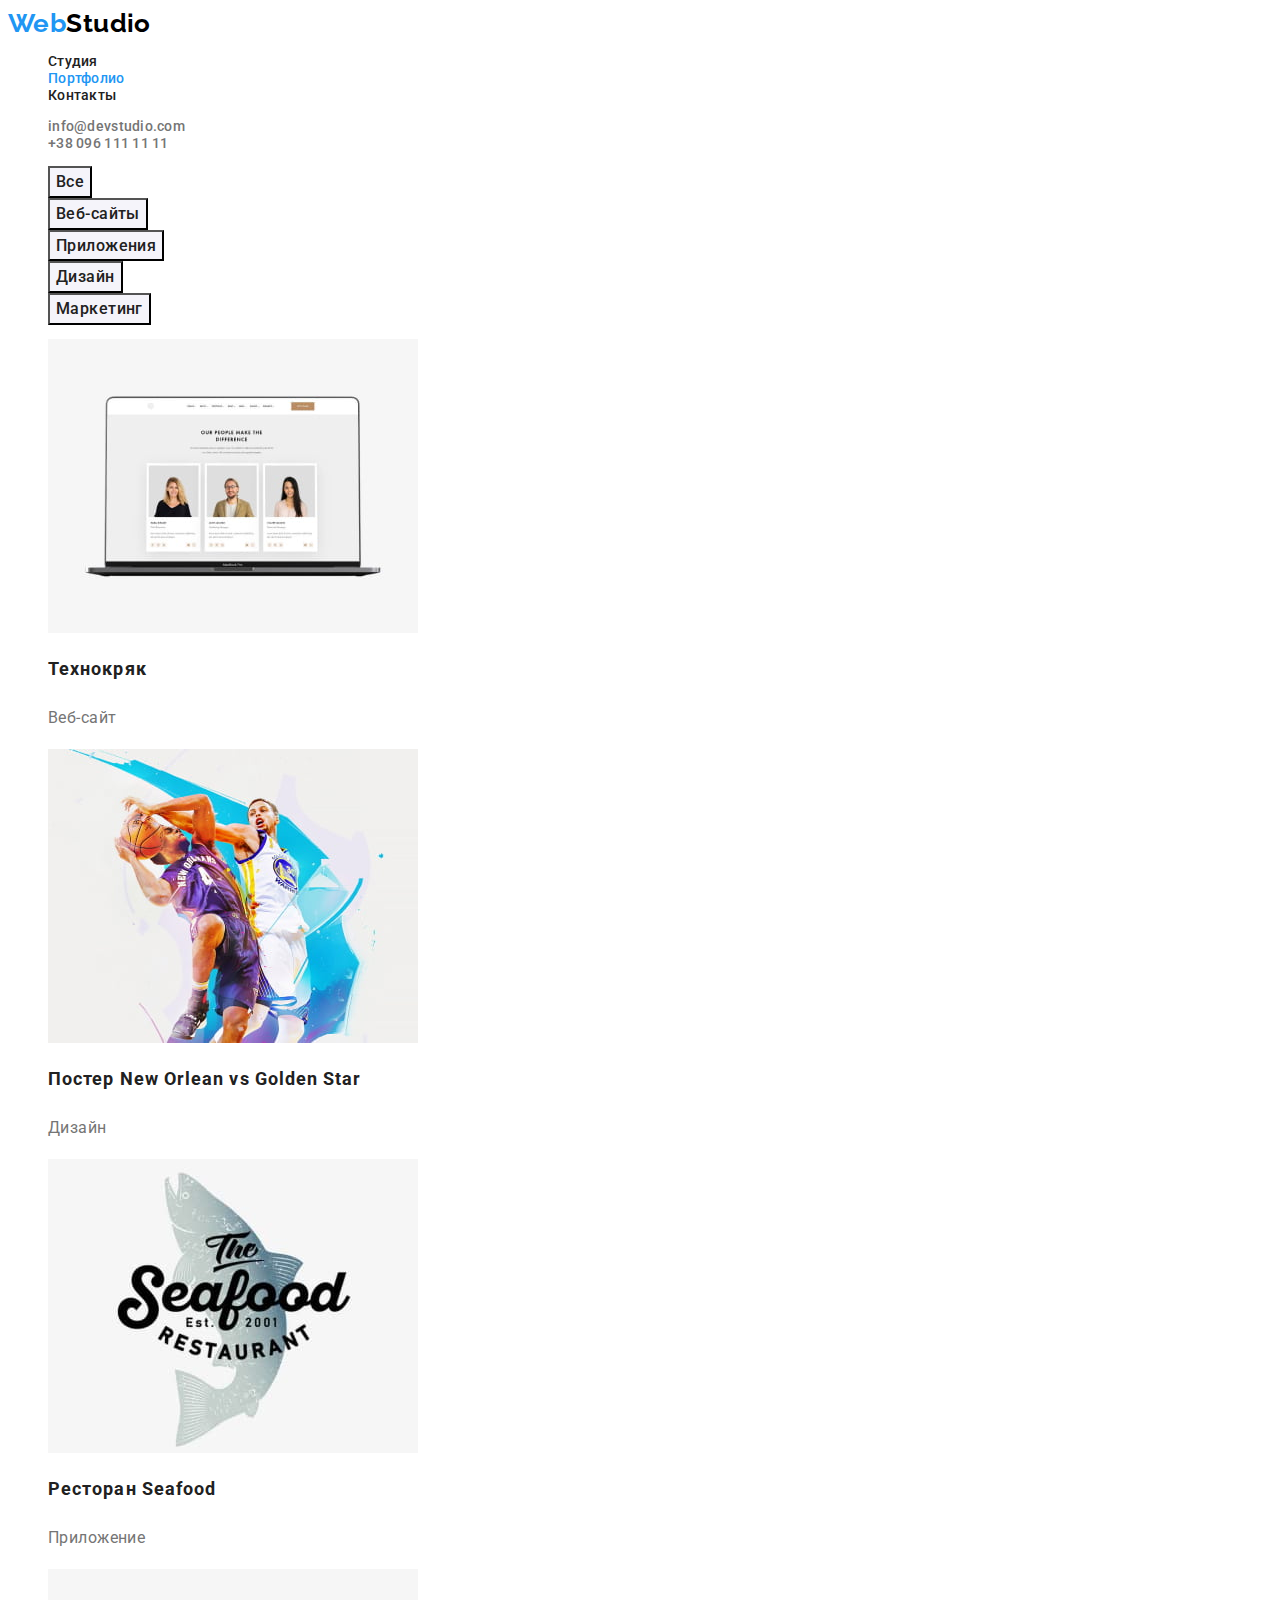
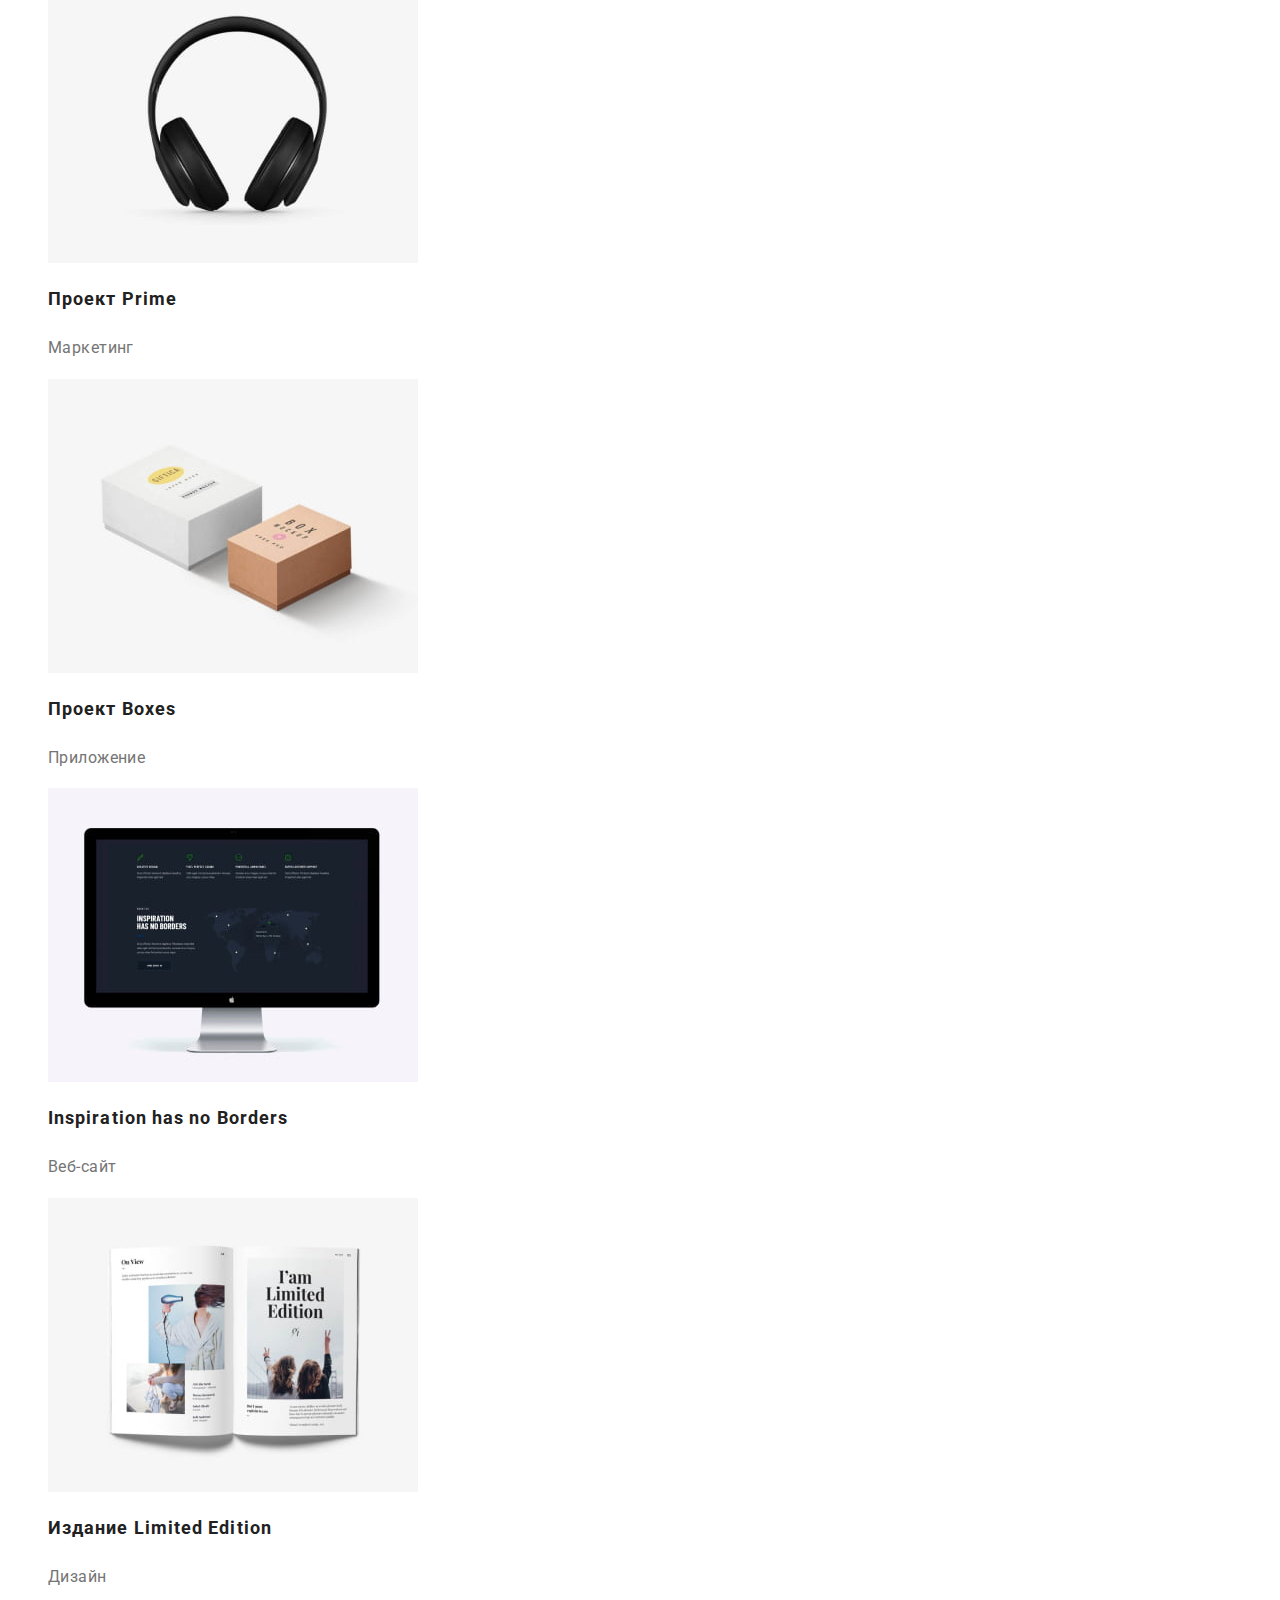
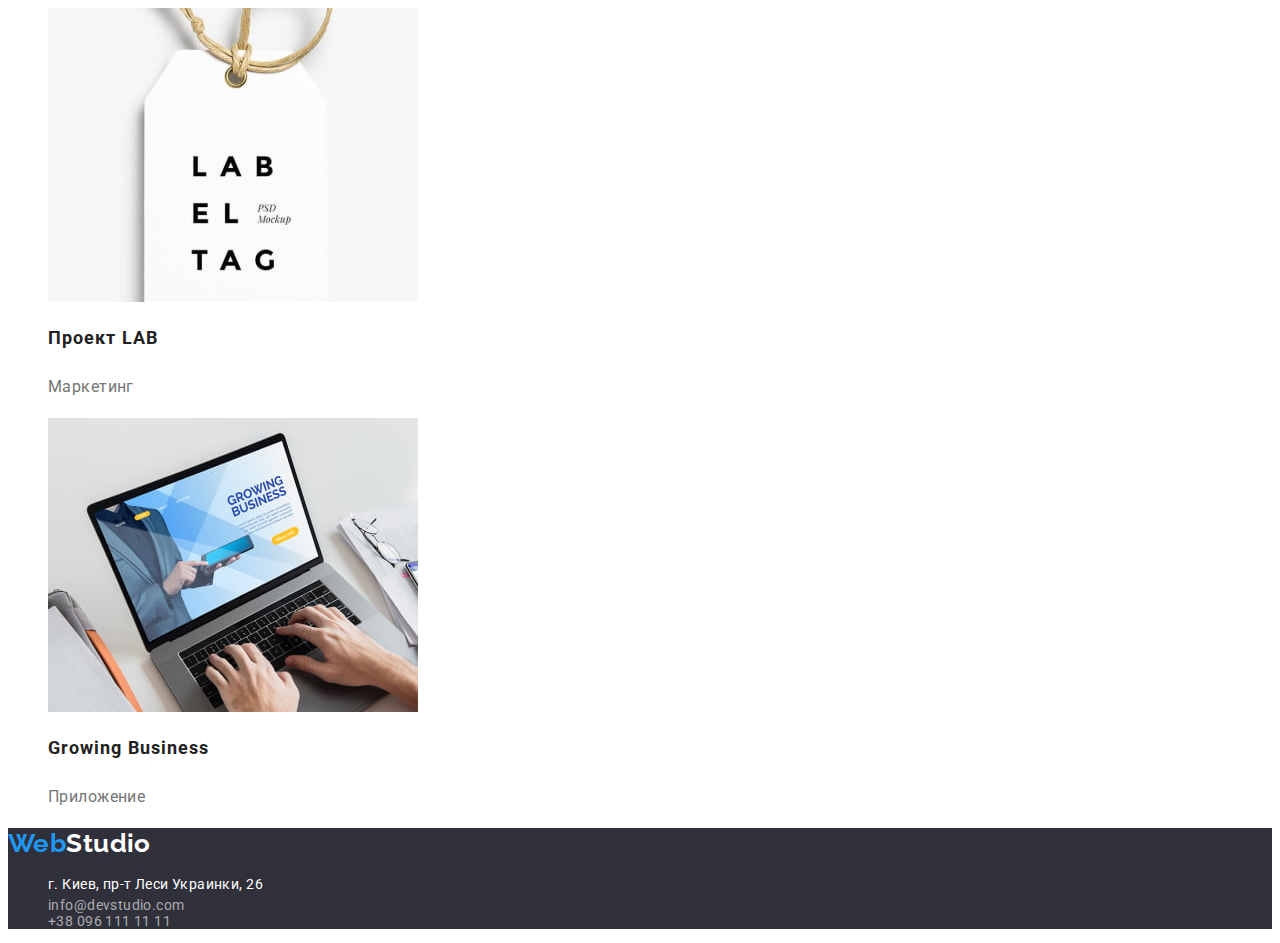
==== portfolio.html @ 53e7a14e "добавляет файлы репо2" ====
<!DOCTYPE html>
<html lang="ru">

<head>
    <meta charset="UTF-8">
    <meta http-equiv="X-UA-Compatible" content="IE=edge">
    <meta name="viewport" content="width=device-width, initial-scale=1.0">
    <title>Студия</title>
    <link
        href="https://fonts.googleapis.com/css2?family=Raleway:wght@700&family=Roboto:wght@400;500;700;900&display=swap"
        rel="stylesheet">
    <link rel="stylesheet" href="./css/styles.css">
</head>

<body>
    <header class="page-header">
        <nav>
            <a href="./index.html" lang="en" class="logo"><span class="blue-text">Web</span>Studio</a>
            <ul class="site-nav list">
                <li><a href="./index.html" class="site-nav-link">Студия</a></li>
                <li><a href="./portfolio.html" class="site-nav-link current">Портфолио</a></li>
                <li><a href="#Contacts" class="site-nav-link">Контакты</a></li>
            </ul>
        </nav>
        <ul class="contacts list">
            <li><a href="mailto:info@devstudio.com" class="contacts-link">info@devstudio.com</a></li>
            <li><a href="tel:+380961111111" class="contacts-link">+38 096 111 11 11</a></li>
        </ul>
    </header>
    <main>
        <section>
            <h1 class="section-title-hidden">Примеры работ</h1>
                <!--кнопки фильтра-->                  
                <ul class="list">
                    <li><button type="button" class="secondary-button">Все</button></li>
                    <li><button type="button" class="secondary-button">Веб-сайты</button></li>
                    <li><button type="button" class="secondary-button">Приложения</button></li>
                    <li><button type="button" class="secondary-button">Дизайн</button></li>
                    <li><button type="button" class="secondary-button">Маркетинг</button></li>
                </ul>
                <!--примеры работ-->
                <ul class="portfolio list">
                    <li>
                        <a href="#" class="link">
                            <img src="./images/img-1.jpg" alt="изображение веб-сайта на ноутбуке" width="370">
                            <h2 class="portfolio-title">Технокряк</h2>
                            <p class="portfolio-text">Веб-сайт</p>
                        </a>                    
                    </li>
                    <li>
                        <a href="#" class="link">
                            <img src="./images/img-2.jpg" alt="постер баскетбольной игры" width="370">
                            <h2 class="portfolio-title">Постер New Orlean vs Golden Star</h2>
                            <p class="portfolio-text">Дизайн</p>
                        </a>                    
                    </li>
                    <li>
                        <a href="#" class="link">
                            <img src="./images/img-3.jpg" alt="логотип ресторана" width="370">
                            <h2 class="portfolio-title">Ресторан Seafood</h2>                            
                            <p class="portfolio-text">Приложение</p>
                        </a>                    
                    </li>
                    <li>
                        <a href="#" class="link">
                            <img src="./images/img-4.jpg" alt="наушники" width="370">
                            <h2 class="portfolio-title">Проект Prime</h2>                            
                            <p class="portfolio-text">Маркетинг</p>
                        </a>                    
                    </li>
                    <li>
                        <a href="#" class="link">
                            <img src="./images/img-5.jpg" alt="две коробки" width="370">
                            <h2 class="portfolio-title">Проект Boxes</h2>                            
                            <p class="portfolio-text">Приложение</p>
                        </a>                    
                    </li>
                    <li>
                        <a href="#" class="link">
                            <img src="./images/img-6.jpg" alt="монитор с изображением карты мира" width="370">
                            <h2 class="portfolio-title">Inspiration has no Borders</h2>                            
                            <p class="portfolio-text">Веб-сайт</p>
                        </a>                    
                    </li>
                    <li>
                        <a href="#" class="link">
                            <img src="./images/img-7.jpg" alt="разворот журнала" width="370">
                            <h2 class="portfolio-title">Издание Limited Edition</h2>                            
                            <p class="portfolio-text">Дизайн</p>  
                        </a>
                    </li>
                    <li>
                        <a href="#" class="link">
                            <img src="./images/img-8.jpg" alt="ярлык" width="370">
                            <h2 class="portfolio-title">Проект LAB</h2>                            
                            <p class="portfolio-text">Маркетинг</p>
                        </a>
                    </li>
                    <li>
                        <a href="#" class="link">
                            <img src="./images/img-9.jpg" alt="набор текста на ноутбуке" width="370">
                            <h2 class="portfolio-title">Growing Business</h2>                            
                            <p class="portfolio-text">Приложение</p>
                        </a>                    
                    </li>                
                </ul>    
        </section>
    </main>
    <footer class="footer">
        <!--контакты-->
        <a href="./index.html" lang="en" class="logo"><span class="blue-text">Web</span>Studio</a>
    
        <address id="Contacts">
            <ul class="address list">
                <li><a href="https://goo.gl/maps/b3q8vhkXb4Vkdcpe6" class="address-link">г. Киев, пр-т Леси Украинки, 26</a></li>
                <li><a href="mailto:info@devstudio.com" class="footer-link">info@devstudio.com</a></li>
                <li><a href="tel:+380961111111" class="footer-link">+38 096 111 11 11</a></li>
            </ul>
        </address>
    </footer>

</body>

</html>
---- css/styles.css ----
:root {
  --primary-text-color: #757575;
  --title-text-color: #212121;
  --black-text-color: #000000;
  --white-text-color: #ffffff;
  --contacts-footer-color: rgba(255, 255, 255, 0.6);
  --accent-color: #2196f3;
  --primary-bg-color: #ffffff;
  --secondary-bg-color: #f5f4fa;
  --footer-hero-bg-color: #2f303a;
  --focus-hover-color: #188ce8;
}

body {
  background-color: var(--primary-bg-color);
  color: var(--primary-text-color);
  font-size: 14px;
  font-weight: 400;
  font-family: Roboto, Arial, sans-serif;
  letter-spacing: 0.03em;
}

.list {
  list-style: none;
}

.link {
  text-decoration: none;
}

/* logo */
.logo {
  color: var(--black-text-color);

  font-family: Raleway, sans-serif;
  font-weight: 700;
  font-size: 26px;
  line-height: 1.19;
  text-decoration: none;
}

.logo:focus,
.logo:hover {
  color: var(--accent-color);
}
.blue-text {
  color: var(--accent-color);
}

/* site-nav */
.site-nav-link {
  color: var(--title-text-color);

  text-decoration: none;
  font-weight: 500;
  line-height: 1.14;
  letter-spacing: 0.02em;
}

.site-nav-link:hover,
.site-nav-link:focus {
  color: var(--accent-color);
}

.site-nav .current {
  color: var(--accent-color);
}

/* contacts */
.contacts-link {
  color: var(--primary-text-color);

  text-decoration: none;
  font-weight: 500;
  line-height: 1.14;
  letter-spacing: 0.02em;
}

.contacts-link:hover,
.contacts-link:focus {
  color: var(--accent-color);
}

/* hero */
.hero {
  background-color: var(--footer-hero-bg-color);
}
.hero-title {
  color: var(--white-text-color);

  font-size: 44px;
  line-height: 1.36;
  text-align: center;
  letter-spacing: 0.06em;
  text-transform: uppercase;
}

/* button */
.primary-button {
  color: var(--white-text-color);
  background-color: var(--accent-color);

  font-family: inherit;
  font-weight: 700;
  font-size: 16px;
  line-height: 1.87;
  letter-spacing: 0.06em;
}

.primary-button:hover,
.primary-button:focus {
  background-color: var(--focus-hover-color);
}

.secondary-button {
  color: var(--title-text-color);
  background-color: var(--secondary-bg-color);

  font-family: inherit;
  font-weight: 500;
  font-size: 16px;
  line-height: 1.62;
  letter-spacing: inherit;
}

.secondary-button:hover,
.secondary-button:focus {
  color: var(--white-text-color);
  background-color: var(--accent-color);
}

/* sections */
.section-title-hidden {
  display: none;
}

.feature-title {
  color: var(--title-text-color);

  font-weight: 700;
  line-height: 1.14;
  text-transform: uppercase;
}

.feature-text {
  line-height: 1.71;
}

.section-title {
  color: var(--title-text-color);
  font-weight: 700;
  font-size: 36px;
  line-height: 1.17;
  text-align: center;
}

/* team */
.team {
  background-color: var(--secondary-bg-color);
}

.member-card {
  background-color: var(--primary-bg-color);
}
.member-name {
  color: var(--title-text-color);
  font-weight: 500;
  font-size: 16px;
  line-height: 1.19;
}

.member-profession {
  font-size: 16px;
  line-height: 1.19;
}

/* portfolio */

.portfolio .portfolio-title {
  color: var(--title-text-color);

  font-weight: 700;
  font-size: 18px;
  line-height: 2;
  letter-spacing: 0.06em;
}

.portfolio .portfolio-text {
  color: var(--primary-text-color);
  font-size: 16px;
  line-height: 1.87;
}

/* .portfolio:hover,
.portfolio:focus {
  background-color: var(--accent-color);
} */

/* footer */
.footer {
  background-color: var(--footer-hero-bg-color);
}

.footer .logo {
  color: var(--white-text-color);
}

.footer .logo:focus,
.footer .logo:hover {
  color: var(--accent-color);
}

.address-link {
  font-style: normal;
  text-decoration: none;
  line-height: 1.71;
  color: var(--white-text-color);
}

.address-link:hover,
.address-link:focus,
.footer-link:hover,
.footer-link:focus {
  color: var(--accent-color);
}

.footer-link {
  font-style: normal;
  text-decoration: none;
  color: var(--contacts-footer-color);
}
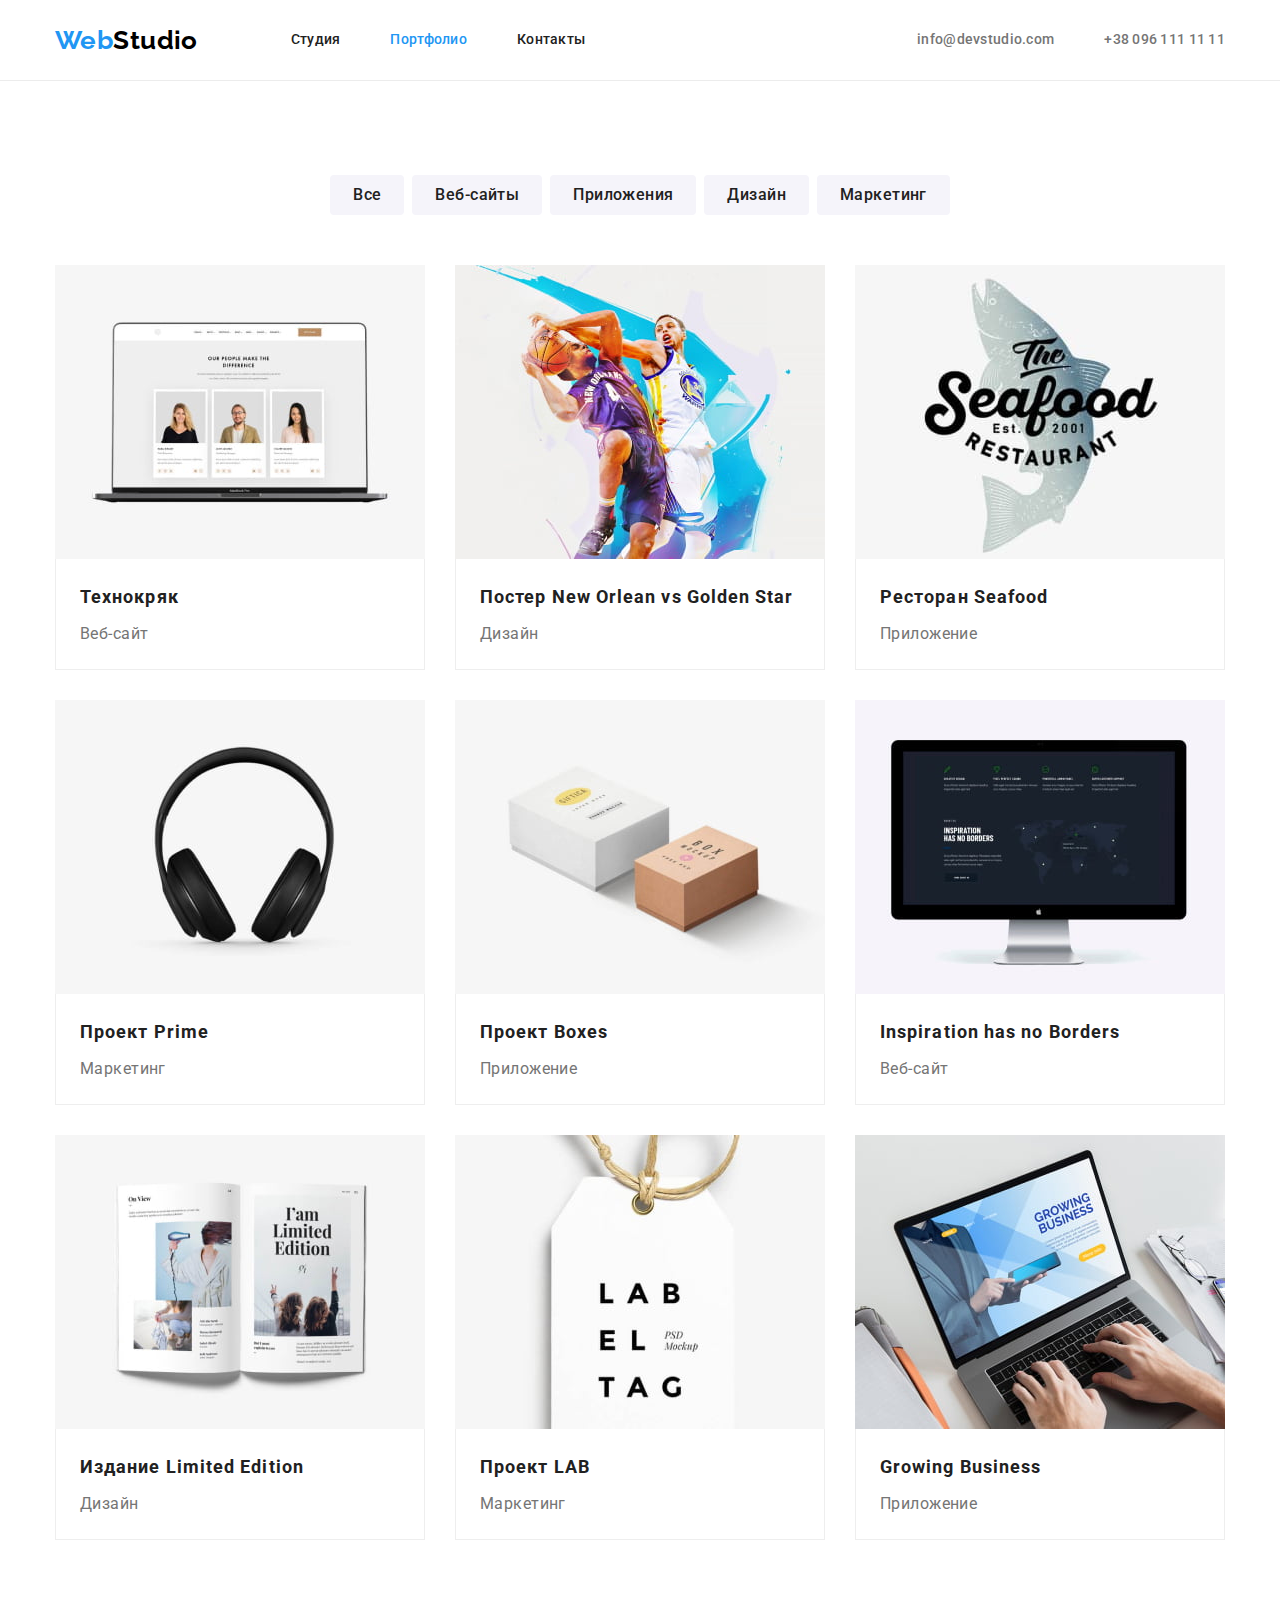
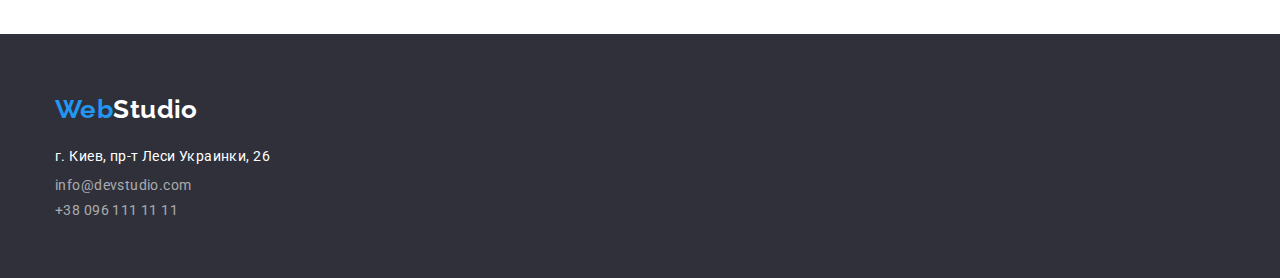
==== commit d100275e: "добавляет геометрию и флексы" ====
--- a/portfolio.html
+++ b/portfolio.html
@@ -13,111 +13,163 @@
 </head>
 
 <body>
-    <header class="page-header">
-        <nav>
-            <a href="./index.html" lang="en" class="logo"><span class="blue-text">Web</span>Studio</a>
-            <ul class="site-nav list">
-                <li><a href="./index.html" class="site-nav-link">Студия</a></li>
-                <li><a href="./portfolio.html" class="site-nav-link current">Портфолио</a></li>
-                <li><a href="#Contacts" class="site-nav-link">Контакты</a></li>
-            </ul>
-        </nav>
-        <ul class="contacts list">
-            <li><a href="mailto:info@devstudio.com" class="contacts-link">info@devstudio.com</a></li>
-            <li><a href="tel:+380961111111" class="contacts-link">+38 096 111 11 11</a></li>
-        </ul>
-    </header>
-    <main>
-        <section>
-            <h1 class="section-title-hidden">Примеры работ</h1>
-                <!--кнопки фильтра-->                  
-                <ul class="list">
-                    <li><button type="button" class="secondary-button">Все</button></li>
-                    <li><button type="button" class="secondary-button">Веб-сайты</button></li>
-                    <li><button type="button" class="secondary-button">Приложения</button></li>
-                    <li><button type="button" class="secondary-button">Дизайн</button></li>
-                    <li><button type="button" class="secondary-button">Маркетинг</button></li>
+        <header class="page-header">
+            <div class="container">
+                <nav class="page-header-nav">
+                    <div class="nav-logo">
+                        <a href="./index.html" lang="en" class="logo"><span class="blue-text">Web</span>Studio</a>
+                    </div>
+                    <ul class="site-nav list">
+                        <li class="site-nav-item"><a href="./index.html" class="site-nav-link">Студия</a></li>
+                        <li class="site-nav-item"><a href="./portfolio.html" class="site-nav-link current">Портфолио</a></li>
+                        <li class="site-nav-item"><a href="#Contacts" class="site-nav-link">Контакты</a></li>
+                    </ul>
+                </nav>
+                <ul class="contacts list">
+                    <li class="contacts-item"><a href="mailto:info@devstudio.com" class="contacts-link">info@devstudio.com</a>
+                    </li>
+                    <li class="contacts-item"><a href="tel:+380961111111" class="contacts-link">+38 096 111 11 11</a></li>
                 </ul>
-                <!--примеры работ-->
-                <ul class="portfolio list">
-                    <li>
-                        <a href="#" class="link">
-                            <img src="./images/img-1.jpg" alt="изображение веб-сайта на ноутбуке" width="370">
-                            <h2 class="portfolio-title">Технокряк</h2>
-                            <p class="portfolio-text">Веб-сайт</p>
-                        </a>                    
-                    </li>
-                    <li>
-                        <a href="#" class="link">
-                            <img src="./images/img-2.jpg" alt="постер баскетбольной игры" width="370">
-                            <h2 class="portfolio-title">Постер New Orlean vs Golden Star</h2>
-                            <p class="portfolio-text">Дизайн</p>
-                        </a>                    
-                    </li>
-                    <li>
-                        <a href="#" class="link">
-                            <img src="./images/img-3.jpg" alt="логотип ресторана" width="370">
-                            <h2 class="portfolio-title">Ресторан Seafood</h2>                            
-                            <p class="portfolio-text">Приложение</p>
-                        </a>                    
-                    </li>
-                    <li>
-                        <a href="#" class="link">
-                            <img src="./images/img-4.jpg" alt="наушники" width="370">
-                            <h2 class="portfolio-title">Проект Prime</h2>                            
-                            <p class="portfolio-text">Маркетинг</p>
-                        </a>                    
-                    </li>
-                    <li>
-                        <a href="#" class="link">
-                            <img src="./images/img-5.jpg" alt="две коробки" width="370">
-                            <h2 class="portfolio-title">Проект Boxes</h2>                            
-                            <p class="portfolio-text">Приложение</p>
-                        </a>                    
-                    </li>
-                    <li>
-                        <a href="#" class="link">
-                            <img src="./images/img-6.jpg" alt="монитор с изображением карты мира" width="370">
-                            <h2 class="portfolio-title">Inspiration has no Borders</h2>                            
-                            <p class="portfolio-text">Веб-сайт</p>
-                        </a>                    
-                    </li>
-                    <li>
-                        <a href="#" class="link">
-                            <img src="./images/img-7.jpg" alt="разворот журнала" width="370">
-                            <h2 class="portfolio-title">Издание Limited Edition</h2>                            
-                            <p class="portfolio-text">Дизайн</p>  
-                        </a>
-                    </li>
-                    <li>
-                        <a href="#" class="link">
-                            <img src="./images/img-8.jpg" alt="ярлык" width="370">
-                            <h2 class="portfolio-title">Проект LAB</h2>                            
-                            <p class="portfolio-text">Маркетинг</p>
-                        </a>
-                    </li>
-                    <li>
-                        <a href="#" class="link">
-                            <img src="./images/img-9.jpg" alt="набор текста на ноутбуке" width="370">
-                            <h2 class="portfolio-title">Growing Business</h2>                            
-                            <p class="portfolio-text">Приложение</p>
-                        </a>                    
-                    </li>                
-                </ul>    
-        </section>
-    </main>
-    <footer class="footer">
-        <!--контакты-->
-        <a href="./index.html" lang="en" class="logo"><span class="blue-text">Web</span>Studio</a>
+            </div>
+        
+        </header>
     
-        <address id="Contacts">
-            <ul class="address list">
-                <li><a href="https://goo.gl/maps/b3q8vhkXb4Vkdcpe6" class="address-link">г. Киев, пр-т Леси Украинки, 26</a></li>
-                <li><a href="mailto:info@devstudio.com" class="footer-link">info@devstudio.com</a></li>
-                <li><a href="tel:+380961111111" class="footer-link">+38 096 111 11 11</a></li>
-            </ul>
-        </address>
-    </footer>
+        <main>
+            <section class="section">
+                <div class="container">
+                    <h1 class="section-title-hidden">Примеры работ</h1>
+                    <!--кнопки фильтра-->
+                    <ul class="filter-list list">
+                        <li class="filter-list-item"><button type="button" class="secondary-button">Все</button></li>
+                        <li class="filter-list-item"><button type="button" class="secondary-button">Веб-сайты</button></li>
+                        <li class="filter-list-item"><button type="button" class="secondary-button">Приложения</button></li>
+                        <li class="filter-list-item"><button type="button" class="secondary-button">Дизайн</button></li>
+                        <li class="filter-list-item"><button type="button" class="secondary-button">Маркетинг</button></li>
+                    </ul>
+                    <!--примеры работ-->
+                    <ul class="portfolio list">
+                        <li class="portfolio-list-item">
+                            <a href="#" class="link">
+                                <div class="portfolio-list-item-img">
+                                    <img src="./images/img-1.jpg" alt="изображение веб-сайта на ноутбуке" width="370" class="portfolio-image">
+                                </div> 
+                                <div class="portfolio-list-item-sign">
+                                    <h2 class="portfolio-title">Технокряк</h2>
+                                    <p class="portfolio-text">Веб-сайт</p>
+                                </div>
+                            </a>
+                        </li>
+                        <li class="portfolio-list-item">
+                            <a href="#" class="link">
+                                <div class="portfolio-list-item-img">
+                                    <img src="./images/img-2.jpg" alt="постер баскетбольной игры" width="370" class="portfolio-image">
+                                </div>
+                                <div class="portfolio-list-item-sign">
+                                    <h2 class="portfolio-title">Постер New Orlean vs Golden Star</h2>
+                                    <p class="portfolio-text">Дизайн</p>
+                                </div>                            
+                            </a>
+                        </li>
+                        <li class="portfolio-list-item">
+                            <a href="#" class="link">
+                                <div class="portfolio-list-item-img">
+                                    <img src="./images/img-3.jpg" alt="логотип ресторана" width="370" class="portfolio-image">
+                                </div>
+                                <div class="portfolio-list-item-sign">
+                                    <h2 class="portfolio-title">Ресторан Seafood</h2>
+                                    <p class="portfolio-text">Приложение</p>
+                                </div>                            
+                            </a>
+                        </li>
+                        <li class="portfolio-list-item">
+                            <a href="#" class="link">
+                                <div class="portfolio-list-item-img">
+                                    <img src="./images/img-4.jpg" alt="наушники" width="370" class="portfolio-image">
+                                </div>
+                                <div class="portfolio-list-item-sign">
+                                    <h2 class="portfolio-title">Проект Prime</h2>
+                                    <p class="portfolio-text">Маркетинг</p>
+                                </div>                            
+                            </a>
+                        </li>
+                        <li class="portfolio-list-item">
+                            <a href="#" class="link">
+                                <div class="portfolio-list-item-img">
+                                    <img src="./images/img-5.jpg" alt="две коробки" width="370" class="portfolio-image">
+                                </div>
+                                <div class="portfolio-list-item-sign">
+                                    <h2 class="portfolio-title">Проект Boxes</h2>
+                                    <p class="portfolio-text">Приложение</p>
+                                </div>  
+                            </a>
+                        </li>
+                        <li class="portfolio-list-item">
+                            <a href="#" class="link">
+                                <div class="portfolio-list-item-img">
+                                    <img src="./images/img-6.jpg" alt="монитор с изображением карты мира" width="370" class="portfolio-image">
+                                </div>
+                                <div class="portfolio-list-item-sign">
+                                    <h2 class="portfolio-title">Inspiration has no Borders</h2>
+                                    <p class="portfolio-text">Веб-сайт</p>
+                                </div>                            
+                            </a>
+                        </li>
+                        <li class="portfolio-list-item">
+                            <a href="#" class="link">
+                                <div class="portfolio-list-item-img">
+                                    <img src="./images/img-7.jpg" alt="разворот журнала" width="370" class="portfolio-image">
+                                </div>
+                                <div class="portfolio-list-item-sign">
+                                    <h2 class="portfolio-title">Издание Limited Edition</h2>
+                                    <p class="portfolio-text">Дизайн</p>
+                                </div>                            
+                            </a>
+                        </li>
+                        <li class="portfolio-list-item">
+                            <a href="#" class="link">
+                                <div class="portfolio-list-item-img">
+                                    <img src="./images/img-8.jpg" alt="ярлык" width="370" class="portfolio-image">
+                                </div>
+                                <div class="portfolio-list-item-sign">
+                                    <h2 class="portfolio-title">Проект LAB</h2>
+                                    <p class="portfolio-text">Маркетинг</p>
+                                </div>                            
+                            </a>
+                        </li>
+                        <li class="portfolio-list-item">
+                            <a href="#" class="link">
+                                <div class="portfolio-list-item-img">
+                                    <img src="./images/img-9.jpg" alt="набор текста на ноутбуке" width="370" class="portfolio-image">
+                                </div>
+                                <div class="portfolio-list-item-sign">
+                                    <h2 class="portfolio-title">Growing Business</h2>
+                                    <p class="portfolio-text">Приложение</p>
+                                </div>                            
+                            </a>
+                        </li>
+                    </ul>
+                </div>
+                
+            </section>
+        </main>
+        <footer class="footer">
+            <div class="container">
+                <!--контакты-->
+                <div class="footer-logo">
+                    <a href="./index.html" lang="en" class="logo"><span class="blue-text">Web</span>Studio</a>
+                </div>
+                <address id="Contacts">
+                    <ul class="address list">
+                        <li class="address-list-item"><a href="https://goo.gl/maps/b3q8vhkXb4Vkdcpe6" class="address-link">г. Киев, пр-т Леси Украинки, 26</a></li>
+                        <li class="address-list-item"><a href="mailto:info@devstudio.com" class="footer-link">info@devstudio.com</a></li>
+                        <li class="address-list-item"><a href="tel:+380961111111" class="footer-link">+38 096 111 11 11</a></li>
+                    </ul>
+                </address>
+            </div>
+            
+        </footer>
+    
+    
 
 </body>
 
--- a/css/styles.css
+++ b/css/styles.css
@@ -1,3 +1,13 @@
+html {
+  box-sizing: border-box;
+}
+
+*,
+*::before,
+*::after {
+  box-sizing: inherit;
+}
+
 :root {
   --primary-text-color: #757575;
   --title-text-color: #212121;
@@ -12,6 +22,7 @@
 }
 
 body {
+  margin: 0;
   background-color: var(--primary-bg-color);
   color: var(--primary-text-color);
   font-size: 14px;
@@ -20,6 +31,17 @@
   letter-spacing: 0.03em;
 }
 
+h1,
+h2,
+h3,
+h4,
+h5,
+h6,
+ul,
+p {
+  margin: 0;
+  padding: 0;
+}
 .list {
   list-style: none;
 }
@@ -28,8 +50,40 @@
   text-decoration: none;
 }
 
+.container {
+  width: 1200px;
+  padding-left: 15px;
+  padding-right: 15px;
+  margin-left: auto;
+  margin-right: auto;
+  /* outline: 2px solid red; */
+}
+
+.page-header {
+  border-bottom: 1px solid #ececec;
+}
+
+.page-header .container {
+  display: flex;
+
+  /* outline: 2px solid teal; */
+}
+.page-header-nav,
+.site-nav.list,
+.contacts.list {
+  display: flex;
+  align-items: center;
+}
+
 /* logo */
+.nav-logo {
+  margin-right: 93px;
+}
+
 .logo {
+  /* background-color: yellow;
+  outline: 1px solid var(--black-text-color); */
+
   color: var(--black-text-color);
 
   font-family: Raleway, sans-serif;
@@ -48,7 +102,21 @@
 }
 
 /* site-nav */
+
+/* .site-nav .site-nav-link {
+  background-color: yellow;
+  outline: 1px solid var(--black-text-color);
+  margin-right: 50px;
+} */
+
 .site-nav-link {
+  display: block;
+  padding-top: 32px;
+  padding-bottom: 32px;
+
+  /* background-color: yellow;
+  outline: 1px solid var(--black-text-color); */
+
   color: var(--title-text-color);
 
   text-decoration: none;
@@ -57,6 +125,10 @@
   letter-spacing: 0.02em;
 }
 
+.site-nav .site-nav-item:not(:last-child) {
+  margin-right: 50px;
+}
+
 .site-nav-link:hover,
 .site-nav-link:focus {
   color: var(--accent-color);
@@ -68,6 +140,13 @@
 
 /* contacts */
 .contacts-link {
+  display: block;
+  padding-top: 32px;
+  padding-bottom: 32px;
+
+  /* background-color: yellow;
+  outline: 1px solid var(--black-text-color); */
+
   color: var(--primary-text-color);
 
   text-decoration: none;
@@ -76,6 +155,21 @@
   letter-spacing: 0.02em;
 }
 
+.contacts.list {
+  margin-left: auto;
+}
+
+.contacts-item {
+  margin-right: 50px;
+}
+.contacts .contacts-item:last-child {
+  margin-right: 0;
+}
+
+/* альтернатива */
+/* .contacts .contacts-item:not(:last-child){
+  margin-right: 50px; */
+
 .contacts-link:hover,
 .contacts-link:focus {
   color: var(--accent-color);
@@ -84,19 +178,31 @@
 /* hero */
 .hero {
   background-color: var(--footer-hero-bg-color);
+  text-align: center;
 }
 .hero-title {
+  width: 696px;
+  height: 120px;
+  margin: auto;
+  margin-bottom: 30px;
+
   color: var(--white-text-color);
 
   font-size: 44px;
   line-height: 1.36;
-  text-align: center;
   letter-spacing: 0.06em;
   text-transform: uppercase;
 }
 
 /* button */
 .primary-button {
+  display: inline-block;
+  min-width: 200px;
+  /* height: 50px; */
+  border-radius: 4px;
+  border: 1px solid transparent;
+  padding: 10px 32px;
+
   color: var(--white-text-color);
   background-color: var(--accent-color);
 
@@ -113,6 +219,11 @@
 }
 
 .secondary-button {
+  display: inline-block;
+  border-radius: 4px;
+  border: 1px solid transparent;
+  padding: 6px 22px;
+
   color: var(--title-text-color);
   background-color: var(--secondary-bg-color);
 
@@ -134,7 +245,32 @@
   display: none;
 }
 
+.section {
+  padding-top: 94px;
+  padding-bottom: 94px;
+}
+
+/* features */
+
+.feature-list {
+  display: flex;
+
+  /* outline:2px solid teal; */
+}
+
+.feature-list-item {
+  width: 270px;
+
+  /* background-color: yellow;
+  outline: 1px solid var(--black-text-color); */
+}
+
+.feature-list .feature-list-item:not(:last-child) {
+  margin-right: 30px;
+}
+
 .feature-title {
+  margin-bottom: 10px;
   color: var(--title-text-color);
 
   font-weight: 700;
@@ -146,7 +282,22 @@
   line-height: 1.71;
 }
 
+/* works */
+
+.work-list {
+  display: flex;
+}
+
+.work-list .work-list-item:not(:last-child) {
+  margin-right: 30px;
+}
+
+.work .section-title {
+  margin-top: -94px;
+}
 .section-title {
+  margin-bottom: 50px;
+
   color: var(--title-text-color);
   font-weight: 700;
   font-size: 36px;
@@ -159,10 +310,24 @@
   background-color: var(--secondary-bg-color);
 }
 
+.team-list {
+  display: flex;
+}
+
+.team-list .member-card:not(:last-child) {
+  margin-right: 30px;
+}
 .member-card {
   background-color: var(--primary-bg-color);
+  box-shadow: 0px 1px 3px rgba(0, 0, 0, 0.12), 0px 1px 1px rgba(0, 0, 0, 0.14),
+    0px 2px 1px rgba(0, 0, 0, 0.2);
+  border-radius: 0px 0px 4px 4px;
+  text-align: center;
 }
 .member-name {
+  margin-top: 30px;
+  margin-bottom: 10px;
+
   color: var(--title-text-color);
   font-weight: 500;
   font-size: 16px;
@@ -170,13 +335,71 @@
 }
 
 .member-profession {
+  margin-bottom: 30px;
+
   font-size: 16px;
   line-height: 1.19;
 }
 
+/* filters */
+.filter-list {
+  display: flex;
+  justify-content: center;
+  margin-bottom: 50px;
+}
+
+.filter-list .filter-list-item:not(:last-child) {
+  margin-right: 8px;
+}
+
 /* portfolio */
 
+.portfolio {
+  display: flex;
+  flex-wrap: wrap;
+}
+
+.portfolio-list-item {
+  width: 370px;
+  margin-right: 30px;
+  margin-bottom: 30px;
+}
+
+/* альтернатива */
+
+/* .portfolio .portfolio-list-item {
+  width: 33.3333%;
+  margin-right: 30px;
+  margin-bottom: 30px;
+  flex-basis: calc((100% - 30px * 2) / 3);
+} */
+
+.portfolio-list-item:nth-child(3n) {
+  margin-right: 0;
+}
+
+.portfolio-list-item:nth-last-child(-n + 3) {
+  margin-bottom: 0;
+}
+
+.portfolio-list-item-img {
+  display: block;
+}
+
+.portfolio-list-item-sign {
+  border-right: 1px solid #eeeeee;
+  border-left: 1px solid #eeeeee;
+  border-bottom: 1px solid #eeeeee;
+  padding-top: 20px;
+  padding-bottom: 20px;
+  padding-left: 24px;
+}
+
+.portfolio-image {
+  display: block;
+}
 .portfolio .portfolio-title {
+  margin-bottom: 4px;
   color: var(--title-text-color);
 
   font-weight: 700;
@@ -199,6 +422,8 @@
 /* footer */
 .footer {
   background-color: var(--footer-hero-bg-color);
+  padding-top: 60px;
+  padding-bottom: 60px;
 }
 
 .footer .logo {
@@ -208,6 +433,10 @@
 .footer .logo:focus,
 .footer .logo:hover {
   color: var(--accent-color);
+}
+
+.footer-logo {
+  margin-bottom: 20px;
 }
 
 .address-link {
@@ -224,6 +453,9 @@
   color: var(--accent-color);
 }
 
+.address .address-list-item:not(:last-child) {
+  margin-bottom: 9px;
+}
 .footer-link {
   font-style: normal;
   text-decoration: none;
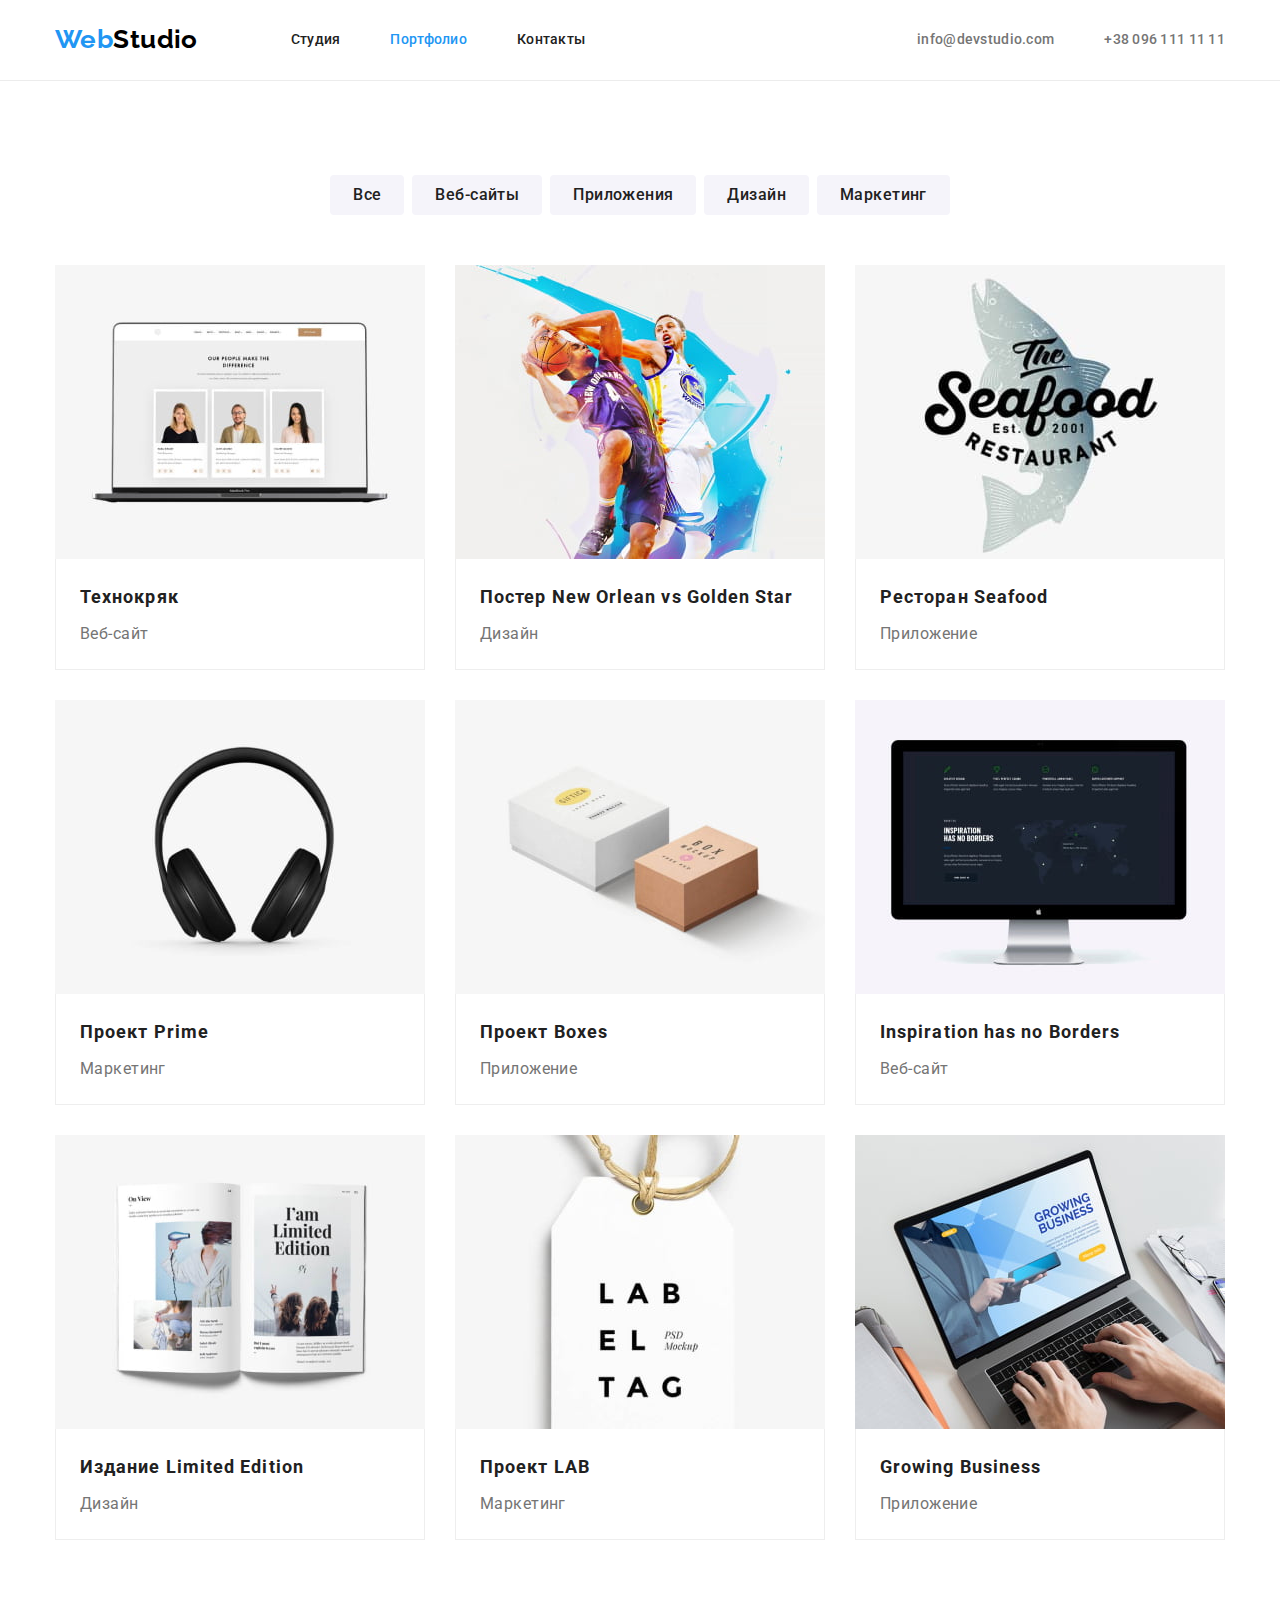
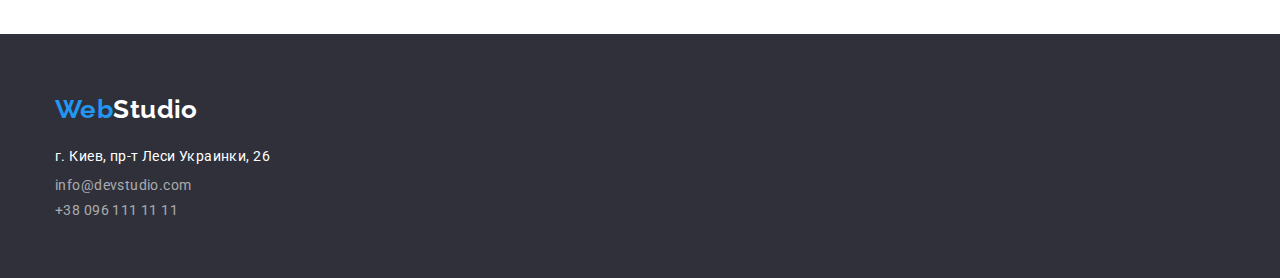
==== commit e6f9774d: "вносит правки" ====
--- a/portfolio.html
+++ b/portfolio.html
@@ -15,10 +15,10 @@
 <body>
         <header class="page-header">
             <div class="container">
+                <div class="nav-logo">
+                    <a href="./index.html" lang="en" class="logo"><span class="blue-text">Web</span>Studio</a>
+                </div>
                 <nav class="page-header-nav">
-                    <div class="nav-logo">
-                        <a href="./index.html" lang="en" class="logo"><span class="blue-text">Web</span>Studio</a>
-                    </div>
                     <ul class="site-nav list">
                         <li class="site-nav-item"><a href="./index.html" class="site-nav-link">Студия</a></li>
                         <li class="site-nav-item"><a href="./portfolio.html" class="site-nav-link current">Портфолио</a></li>
@@ -37,7 +37,7 @@
         <main>
             <section class="section">
                 <div class="container">
-                    <h1 class="section-title-hidden">Примеры работ</h1>
+                    <h1 class="hidden">Примеры работ</h1>
                     <!--кнопки фильтра-->
                     <ul class="filter-list list">
                         <li class="filter-list-item"><button type="button" class="secondary-button">Все</button></li>
--- a/css/styles.css
+++ b/css/styles.css
@@ -19,6 +19,8 @@
   --secondary-bg-color: #f5f4fa;
   --footer-hero-bg-color: #2f303a;
   --focus-hover-color: #188ce8;
+  --primary-border-color: #eeeeee;
+  --secondary-border-color: #ececec;
 }
 
 body {
@@ -42,6 +44,11 @@
   margin: 0;
   padding: 0;
 }
+
+img {
+  display: block;
+}
+
 .list {
   list-style: none;
 }
@@ -56,18 +63,16 @@
   padding-right: 15px;
   margin-left: auto;
   margin-right: auto;
-  /* outline: 2px solid red; */
 }
 
 .page-header {
-  border-bottom: 1px solid #ececec;
+  border-bottom: 1px solid var(--secondary-border-color);
 }
 
 .page-header .container {
   display: flex;
-
-  /* outline: 2px solid teal; */
-}
+}
+
 .page-header-nav,
 .site-nav.list,
 .contacts.list {
@@ -78,12 +83,11 @@
 /* logo */
 .nav-logo {
   margin-right: 93px;
+  padding-top: 24px;
+  padding-bottom: 25px;
 }
 
 .logo {
-  /* background-color: yellow;
-  outline: 1px solid var(--black-text-color); */
-
   color: var(--black-text-color);
 
   font-family: Raleway, sans-serif;
@@ -103,19 +107,10 @@
 
 /* site-nav */
 
-/* .site-nav .site-nav-link {
-  background-color: yellow;
-  outline: 1px solid var(--black-text-color);
-  margin-right: 50px;
-} */
-
 .site-nav-link {
   display: block;
   padding-top: 32px;
   padding-bottom: 32px;
-
-  /* background-color: yellow;
-  outline: 1px solid var(--black-text-color); */
 
   color: var(--title-text-color);
 
@@ -144,9 +139,6 @@
   padding-top: 32px;
   padding-bottom: 32px;
 
-  /* background-color: yellow;
-  outline: 1px solid var(--black-text-color); */
-
   color: var(--primary-text-color);
 
   text-decoration: none;
@@ -179,6 +171,7 @@
 .hero {
   background-color: var(--footer-hero-bg-color);
   text-align: center;
+  padding: 200px 0;
 }
 .hero-title {
   width: 696px;
@@ -198,7 +191,6 @@
 .primary-button {
   display: inline-block;
   min-width: 200px;
-  /* height: 50px; */
   border-radius: 4px;
   border: 1px solid transparent;
   padding: 10px 32px;
@@ -238,11 +230,13 @@
 .secondary-button:focus {
   color: var(--white-text-color);
   background-color: var(--accent-color);
+  filter: drop-shadow(0px 4px 4px rgba(0, 0, 0, 0.25));
 }
 
 /* sections */
-.section-title-hidden {
-  display: none;
+.hidden {
+  visibility: hidden;
+  font-size: 0;
 }
 
 .section {
@@ -254,19 +248,11 @@
 
 .feature-list {
   display: flex;
-
-  /* outline:2px solid teal; */
+  justify-content: space-between;
 }
 
 .feature-list-item {
   width: 270px;
-
-  /* background-color: yellow;
-  outline: 1px solid var(--black-text-color); */
-}
-
-.feature-list .feature-list-item:not(:last-child) {
-  margin-right: 30px;
 }
 
 .feature-title {
@@ -286,15 +272,13 @@
 
 .work-list {
   display: flex;
-}
-
-.work-list .work-list-item:not(:last-child) {
-  margin-right: 30px;
+  justify-content: space-between;
 }
 
 .work .section-title {
   margin-top: -94px;
 }
+
 .section-title {
   margin-bottom: 50px;
 
@@ -312,11 +296,9 @@
 
 .team-list {
   display: flex;
-}
-
-.team-list .member-card:not(:last-child) {
-  margin-right: 30px;
-}
+  justify-content: space-between;
+}
+
 .member-card {
   background-color: var(--primary-bg-color);
   box-shadow: 0px 1px 3px rgba(0, 0, 0, 0.12), 0px 1px 1px rgba(0, 0, 0, 0.14),
@@ -359,9 +341,11 @@
   flex-wrap: wrap;
 }
 
-.portfolio-list-item {
-  width: 370px;
+.portfolio-list-item:not(:nth-child(3n)) {
   margin-right: 30px;
+}
+
+.portfolio-list-item:not(:nth-last-child(-n + 3)) {
   margin-bottom: 30px;
 }
 
@@ -374,30 +358,13 @@
   flex-basis: calc((100% - 30px * 2) / 3);
 } */
 
-.portfolio-list-item:nth-child(3n) {
-  margin-right: 0;
-}
-
-.portfolio-list-item:nth-last-child(-n + 3) {
-  margin-bottom: 0;
-}
-
-.portfolio-list-item-img {
-  display: block;
-}
-
 .portfolio-list-item-sign {
-  border-right: 1px solid #eeeeee;
-  border-left: 1px solid #eeeeee;
-  border-bottom: 1px solid #eeeeee;
-  padding-top: 20px;
-  padding-bottom: 20px;
-  padding-left: 24px;
-}
-
-.portfolio-image {
-  display: block;
-}
+  border-right: 1px solid var(--primary-border-color);
+  border-left: 1px solid var(--primary-border-color);
+  border-bottom: 1px solid var(--primary-border-color);
+  padding: 20px 24px;
+}
+
 .portfolio .portfolio-title {
   margin-bottom: 4px;
   color: var(--title-text-color);
@@ -413,11 +380,6 @@
   font-size: 16px;
   line-height: 1.87;
 }
-
-/* .portfolio:hover,
-.portfolio:focus {
-  background-color: var(--accent-color);
-} */
 
 /* footer */
 .footer {
